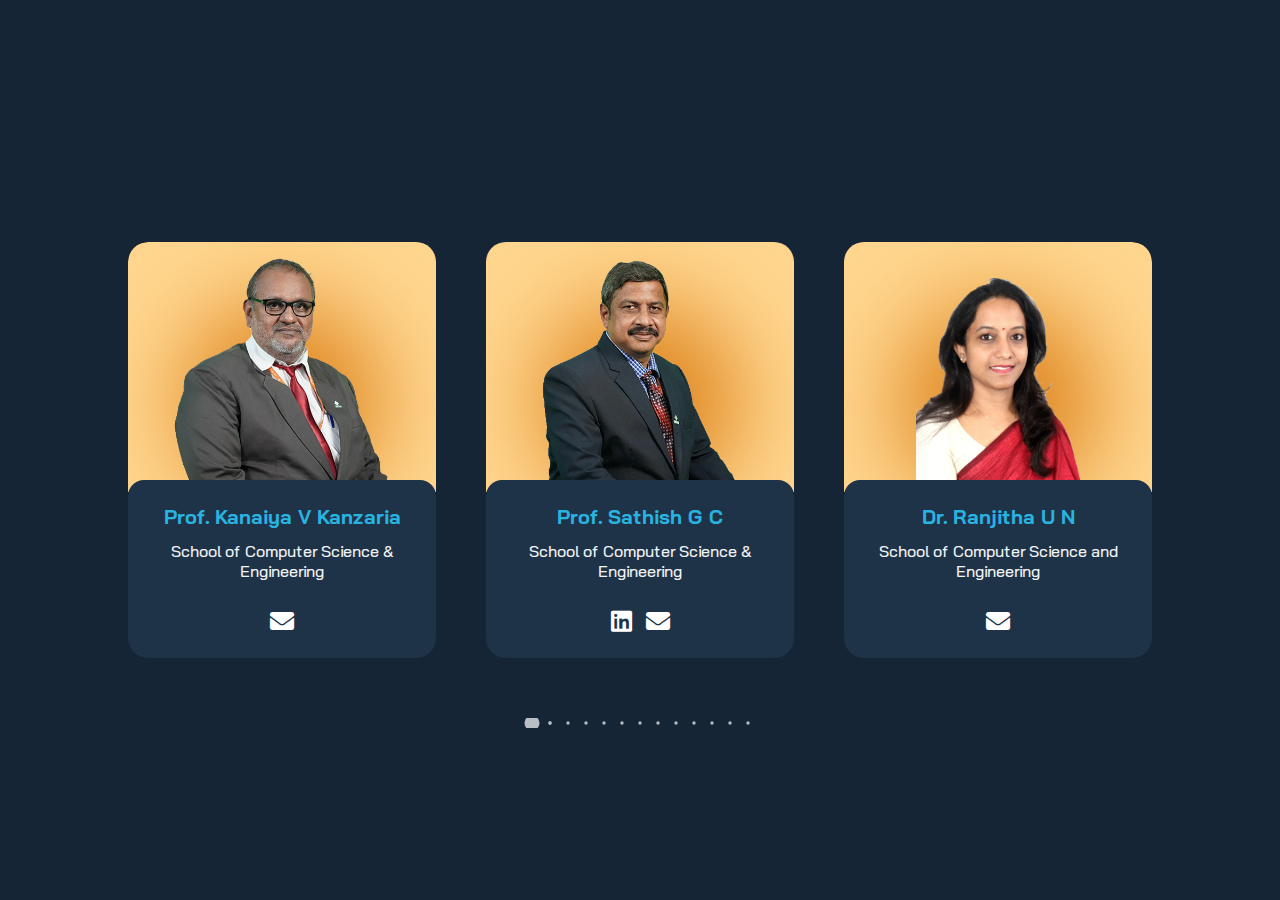
==== team.html @ 05ac4c94 "first commit" ====
<!DOCTYPE html>
<html lang="en">

<head>
   <meta charset="UTF-8">
   <meta name="viewport" content="width=device-width, initial-scale=1.0">
   <link rel="stylesheet" href="https://cdnjs.cloudflare.com/ajax/libs/font-awesome/5.15.3/css/all.min.css">

   <!--=============== REMIXICONS ===============-->
   <link rel="stylesheet" href="https://cdnjs.cloudflare.com/ajax/libs/remixicon/3.5.0/remixicon.css" crossorigin="">

   <!--=============== SWIPER CSS ===============-->
   <link rel="stylesheet" href="assets2/css/swiper-bundle.min.css">

   <!--=============== CSS ===============-->
   <link rel="stylesheet" href="assets2/css/styles.css">

   <title>Responsive card slider - Bedimcode</title>
</head>

<body>

   <section class="container">
      <div class="card__container swiper">
         <div class="card__content">
            <div class="swiper">
               <div class="swiper-wrapper">

                  
                  <!-- ---------------------------------Professor 3--------------------------- -->
                  <article class="card__article swiper-slide">
                     <div class="card__image">
                        <img src="team/Satish Sir.png"
                           style="overflow: hidden; width: 100%;max-height: 250px; margin-top:-8%;object-fit: contain;"
                           alt="image" class="card__img">
                        <div class="card__shadow"></div>
                     </div>

                     <div class="card__data">
                        <h3 class="card__name">Prof. Sathish G C</h3>
                        <p class="card__description">
                           School of Computer Science & Engineering
                        </p>
                        <a href="https://www.linkedin.com/in/gubbi-c-sathish-680023143/" target="_blank">
                           <i class="fab fa-linkedin" style="font-size: 24px; margin-right: 10px;color:#fff"></i>
                        </a>
                        <a href="mailto:sathish.gc@reva.edu.in">
                           <i class="fas fa-envelope" style="font-size: 24px;color:#fff"></i>
                        </a>
                        <!-- <a href="#" class="card__button">View More</a> -->
                     </div>
                  </article>


                  <!-- ---------------------------------Professor 2--------------------------- -->
                  <article class="card__article swiper-slide">
                     <div class="card__image">
                        <img src="team/Ranjita Mam.png"
                           style="overflow: hidden; width: 100%;max-height: 250px; margin-top:-8%;object-fit: contain;"
                           alt="image" class="card__img">
                        <div class="card__shadow"></div>
                     </div>

                     <div class="card__data">
                        <h3 class="card__name">Dr. Ranjitha U N</h3>
                        <p class="card__description">
                          School of Computer Science and Engineering
                        </p>

                        <a href="mailto:ranjitha.un@reva.edu.in">
                           <i class="fas fa-envelope" style="font-size: 24px;color:#fff"></i>
                        </a>
                        <!-- <a href="#" class="card__button">View More</a> -->
                     </div>
                  </article>

                  

                  <!-- ---------------------------------Churanta Mondal--------------------------- -->
                  <article class="card__article swiper-slide">
                     <div class="card__image">
                        <img src="team/Churanta.jpg"
                           style="overflow: hidden; width: 100%; max-height: 250px; margin-top:-8%;object-fit: cover;"
                           alt="image" class="card__img">
                        <div class="card__shadow"></div>
                     </div>

                     <div class="card__data">
                        <h3 class="card__name">Churanta Mondal</h3>
                        <p class="card__description">
                           School of Computer Science & Engineering
                        </p>
                        <a href="http://www.linkedin.com/in/churanta" target="_blank">
                           <i class="fab fa-linkedin" style="font-size: 24px; margin-right: 10px;color:#fff"></i>
                        </a>

                        <a href="https://github.com/Churanta" target="_blank">
                           <i class="fab fa-github " style="font-size: 24px; margin-right: 10px;color:#fff"></i>
                        </a>


                        <a href="mailto:Churantamondal321@gmail.com">
                           <i class="fas fa-envelope" style="font-size: 24px;color:#fff"></i>
                        </a>
                        <!-- <a href="#" class="card__button">View More</a> -->
                     </div>
                  </article>

                  <!-- ----------------- Chandana CS----------------------- -->

                  <article class="card__article swiper-slide">
                     <div class="card__image">
                        <img src="team/chandana.jpeg"
                           style="overflow: hidden; width: 100%; max-height: 250px;height:250px; margin-top:-8%;object-fit: cover;"
                           alt="image" class="card__img">
                        <div class="card__shadow"></div>
                     </div>

                     <div class="card__data">
                        <h3 class="card__name">Chandana CS</h3>
                        <p class="card__description">
                           School of Computer Science & Engineering
                        </p>
                        <a href="https://www.linkedin.com/in/chandana-cs-49a204225" target="_blank">
                           <i class="fab fa-linkedin" style="font-size: 24px; margin-right: 10px;color:#fff"></i>
                        </a>

                        <a href="https://github.com/Chandana-cs" target="_blank">
                           <i class="fab fa-github " style="font-size: 24px; margin-right: 10px;color:#fff"></i>
                        </a>


                        <a href="mailto:2008239@reva.edu.in">
                           <i class="fas fa-envelope" style="font-size: 24px;color:#fff"></i>
                        </a>
                     </div>
                  </article>

                  <!-- -------------------------Siddharth Sangavi------------------- -->

                  <article class="card__article swiper-slide">
                     <div class="card__image">
                        <img src="team/Siddharth.png"
                           style="overflow: hidden; width: 100%; max-height: 250px; margin-top:-8%;object-fit: cover;"
                           alt="image" class="card__img">
                        <div class="card__shadow"></div>
                     </div>

                     <div class="card__data">
                        <h3 class="card__name">Siddharth Sangavi</h3>
                        <p class="card__description">
                           School of Computer Science & Engineering
                        </p>
                        <a href="https://www.linkedin.com/in/siddarth-sangavi-526232204" target="_blank">
                           <i class="fab fa-linkedin" style="font-size: 24px; margin-right: 10px;color:#fff"></i>
                        </a>

                        <a href="https://github.com/siddarthsangavi" target="_blank">
                           <i class="fab fa-github " style="font-size: 24px; margin-right: 10px;color:#fff"></i>
                        </a>


                        <a href="mailto:siddarthsangavi28@gmail.com">
                           <i class="fas fa-envelope" style="font-size: 24px;color:#fff"></i>
                        </a>
                        <!-- <a href="#" class="card__button">View More</a> -->
                     </div>
                  </article>
                  

                  
                  

                  

                  <!-- --------------------- Pradyumna--------------------------- -->


                  <article class="card__article swiper-slide">
                     <div class="card__image">
                        <img src="team/Praduman.jpg"
                           style="overflow: hidden; width: 100%; max-height: 250px; margin-top:-8%;object-fit: cover;"
                           alt="image" class="card__img">
                        <div class="card__shadow"></div>
                     </div>

                     <div class="card__data">
                        <h3 class="card__name">Pradyumna A Javalagi</h3>
                        <p class="card__description">
                           School of Computer Science & Engineering (IOT)
                        </p>
                        <a href="https://www.linkedin.com/in/pradyumna-javalagi-205599251" target="_blank">
                           <i class="fab fa-linkedin" style="font-size: 24px; margin-right: 10px;color:#fff"></i>
                        </a>

                        <a href="https://github.com/pradyumnajavalagi" target="_blank">
                           <i class="fab fa-github " style="font-size: 24px; margin-right: 10px;color:#fff"></i>
                        </a>


                        <a href="mailto:ajpradyumna@gmail.com">
                           <i class="fas fa-envelope" style="font-size: 24px;color:#fff"></i>
                        </a>
                        <!-- <a href="#" class="card__button">View More</a> -->
                     </div>
                  </article>


                  <!-- --------------------------------Fida Hussain----------------------- -->

                  <article class="card__article swiper-slide">
                     <div class="card__image">
                        <img src="team/fida.jpg"
                           style="overflow: hidden; width: 100%; max-height: 250px; margin-top:-8%;object-fit: cover;"
                           alt="image" class="card__img">
                        <div class="card__shadow"></div>
                     </div>

                     <div class="card__data">
                        <h3 class="card__name">Fida Hussain </h3>
                        <p class="card__description">
                           School of Computer Science & Engineering (AI & DS)
                        </p>
                        <a href="https://www.linkedin.com/in/fida-hussain-586248261/" target="_blank">
                           <i class="fab fa-linkedin" style="font-size: 24px; margin-right: 10px;color:#fff"></i>
                        </a>

                        <a href="https://github.com/fidaspsp" target="_blank">
                           <i class="fab fa-github " style="font-size: 24px; margin-right: 10px;color:#fff"></i>
                        </a>


                        <a href="mailto:fidahussainsp123@gmail.com">
                           <i class="fas fa-envelope" style="font-size: 24px;color:#fff"></i>
                        </a>
                        <!-- <a href="#" class="card__button">View More</a> -->
                     </div>
                  </article>

                  <!-- --------------------Tejas M-------------------------- -->


                  <article class="card__article swiper-slide">
                     <div class="card__image">
                        <img src="team/Thejas.jpg"
                           style="overflow: hidden; width: 100%; max-height: 250px; margin-top:-8%;object-fit: cover;"
                           alt="image" class="card__img">
                        <div class="card__shadow"></div>
                     </div>

                     <div class="card__data">
                        <h3 class="card__name">Thejas M</h3>
                        <p class="card__description">
                           School of Computer Science & Engineering(IOT)
                        </p>
                        <a href="https://www.linkedin.com/in/thejas-m-19366625a" target="_blank">
                           <i class="fab fa-linkedin" style="font-size: 24px; margin-right: 10px;color:#fff"></i>
                        </a>

                        <a href="https://github.com/hunter-1103" target="_blank">
                           <i class="fab fa-github " style="font-size: 24px; margin-right: 10px;color:#fff"></i>
                        </a>


                        <a href="mailto:thejas0123@gmail.com">
                           <i class="fas fa-envelope" style="font-size: 24px;color:#fff"></i>
                        </a>
                        <!-- <a href="#" class="card__button">View More</a> -->
                     </div>
                  </article>

                  <!-- -------------------------------Harini------------------------- -->

                  <article class="card__article swiper-slide">
                     <div class="card__image">
                        <img src="team/Harini.jpg"
                           style="overflow: hidden; width: 100%; max-height: 250px; margin-top:-8%;object-fit: cover;"
                           alt="image" class="card__img">
                        <div class="card__shadow"></div>
                     </div>

                     <div class="card__data">
                        <h3 class="card__name">Harini N Kulkarni</h3>
                        <p class="card__description">
                           School of Computer Science & Information Technology
                        </p>
                        <a href="https://www.linkedin.com/in/harini-kulkarni-34032b248" target="_blank">
                           <i class="fab fa-linkedin" style="font-size: 24px; margin-right: 10px;color:#fff"></i>
                        </a>

                        <a href="https://github.com/Harini2301" target="_blank">
                           <i class="fab fa-github " style="font-size: 24px; margin-right: 10px;color:#fff"></i>
                        </a>


                        <a href="mailto:harinibtskulkarni@gmail.com">
                           <i class="fas fa-envelope" style="font-size: 24px;color:#fff"></i>
                        </a>
                        <!-- <a href="#" class="card__button">View More</a> -->
                     </div>
                  </article>

                  <!-- -------------------------------Archana------------------------- -->

                  <article class="card__article swiper-slide">
                     <div class="card__image">
                        <img src="team/archana.jpg"
                           style="overflow: hidden; width: 100%; max-height: 250px; margin-top:-8%;object-fit: cover;"
                           alt="image" class="card__img">
                        <div class="card__shadow"></div>
                     </div>

                     <div class="card__data">
                        <h3 class="card__name">Archana A L</h3>
                        <p class="card__description">
                           School of Computer Science & Information Technology
                        </p>
                        <a href="https://www.linkedin.com/in/archana-archu-782473265" target="_blank">
                           <i class="fab fa-linkedin" style="font-size: 24px; margin-right: 10px;color:#fff"></i>
                        </a>

                        <a href="https://github.com/ARCHANAal973" target="_blank">
                           <i class="fab fa-github " style="font-size: 24px; margin-right: 10px;color:#fff"></i>
                        </a>


                        <a href="mailto:archanaarchu64468@gmail.com">
                           <i class="fas fa-envelope" style="font-size: 24px;color:#fff"></i>
                        </a>
                        <!-- <a href="#" class="card__button">View More</a> -->
                     </div>
                  </article>

                  


                  <!-- -------------------------Harshitha------------------- -->

                  <article class="card__article swiper-slide">
                     <div class="card__image">
                        <img src="team/harshita.jpg"
                           style="overflow: hidden; width: 100%; max-height: 250px; margin-top:-8%;object-fit: cover;"
                           alt="image" class="card__img">
                        <div class="card__shadow"></div>
                     </div>

                     <div class="card__data">
                        <h3 class="card__name">V Shree Harshitha </h3>
                        <p class="card__description">
                           School of Computer Science & Engineering
                        </p>
                        <a href="https://www.linkedin.com/in/harshitha-v-920b4925a" target="_blank">
                           <i class="fab fa-linkedin" style="font-size: 24px; margin-right: 10px;color:#fff"></i>
                        </a>

                        <a href="https://github.com/vsh9" target="_blank">
                           <i class="fab fa-github " style="font-size: 24px; margin-right: 10px;color:#fff"></i>
                        </a>


                        <a href="mailto:vsh9945@gmail.com">
                           <i class="fas fa-envelope" style="font-size: 24px;color:#fff"></i>
                        </a>
                        <!-- <a href="#" class="card__button">View More</a> -->
                     </div>
                  </article>


                  <!-- -------------------------Bharathan M------------------- -->

                  <article class="card__article swiper-slide">
                     <div class="card__image">
                        <img src="team/Bharatham.jpeg"
                           style="overflow: hidden; width: 100%; max-height: 250px; margin-top:-8%;object-fit: cover;"
                           alt="image" class="card__img">
                        <div class="card__shadow"></div>
                     </div>

                     <div class="card__data">
                        <h3 class="card__name">Bharathan M</h3>
                        <p class="card__description">
                           School of Computer Science & Engineering (AI & DS)
                        </p>
                        <a href="https://www.linkedin.com/in/bharathan-murugesh-774124249" target="_blank">
                           <i class="fab fa-linkedin" style="font-size: 24px; margin-right: 10px;color:#fff"></i>
                        </a>

                        <a href="https://github.com/bharathan06" target="_blank">
                           <i class="fab fa-github " style="font-size: 24px; margin-right: 10px;color:#fff"></i>
                        </a>


                        <a href="mailto:vsh9945@gmail.com">
                           <i class="fas fa-envelope" style="font-size: 24px;color:#fff"></i>
                        </a>
                        <!-- <a href="#" class="card__button">View More</a> -->
                     </div>
                  </article>

                  

                  
                  <!-- ---------------------------------Professor 1--------------------------- -->
                  <article class="card__article swiper-slide">
                     <div class="card__image">
                        <img src="team/prof kanaiya.png"
                           style="overflow: hidden; width: 100%;max-height: 250px; margin-top:-8%;object-fit: contain;"
                           alt="image" class="card__img">
                        <div class="card__shadow"></div>
                     </div>

                     <div class="card__data">
                        <h3 class="card__name">Prof. Kanaiya V Kanzaria</h3>
                        <p class="card__description">
                           School of Computer Science & Engineering
                        </p>
                        <a href="mailto:kanaiya.vk@reva.edu.in">
                           <i class="fas fa-envelope" style="font-size: 24px;color:#fff"></i>
                        </a>
                        <!-- <a href="#" class="card__button">View More</a> -->
                     </div>
                  </article>





                  

               </div>
            </div>
         </div>

         <!-- Navigation buttons -->
         <div class="swiper-button-next">
            <i class="ri-arrow-right-s-line"></i>
         </div>

         <div class="swiper-button-prev">
            <i class="ri-arrow-left-s-line"></i>
         </div>

         <!-- Pagination -->
         <div class="swiper-pagination"></div>
      </div>
   </section>

   <!--=============== SWIPER JS ===============-->
   <script src="assets2/js/swiper-bundle.min.js"></script>

   <!--=============== MAIN JS ===============-->
   <script src="assets2/js/main.js"></script>
   <script>
      document.addEventListener('DOMContentLoaded', function () {
         var swiper = new Swiper('.swiper', {
            slidesPerView: 1,
            spaceBetween: 50,
            loop: true,
            autoplay: {
               delay: 4000,
            },
            navigation: {
               nextEl: '.swiper-button-next',
               prevEl: '.swiper-button-prev',
            },
            pagination: {
               el: '.swiper-pagination',
               clickable: true,
               renderBullet: function (index, className) {
                  // Create a custom bullet for the centered dot
                  if (index === 1) {
                     return '<span class="' + className + ' active-dot"></span>';
                  } else {
                     return '<span class="' + className + '"></span>';
                  }
               },
            },
            // Responsive settings
            breakpoints: {
               768: {
                  slidesPerView: 3,
                  centeredSlides: true, // Center the active slide
               },
            },
         });
      });
   </script>




</body>

</html>
---- assets2/css/styles.css ----
/*=============== GOOGLE FONTS ===============*/
@import url("https://fonts.googleapis.com/css2?family=Bai+Jamjuree:wght@400;500;600&display=swap");

/*=============== VARIABLES CSS ===============*/
:root {
  /*========== Colors ==========*/
  /*Color mode HSL(hue, saturation, lightness)*/
  --first-color: hsl(38, 92%, 58%);
  --first-color-light: hsl(38, 100%, 78%);
  --first-color-alt: hsl(32, 75%, 50%);
  --second-color: hsl(195, 75%, 52%);
  --dark-color: hsl(212, 40%, 12%);
  --white-color: hsl(212, 4%, 95%);
  --body-color: hsl(212, 42%, 15%);
  --container-color: hsl(212, 42%, 20%);

  /*========== Font and typography ==========*/
  /*.5rem = 8px | 1rem = 16px ...*/
  --body-font: "Bai Jamjuree", sans-serif;
  --h2-font-size: 1.25rem;
  --normal-font-size: 1rem;
}

/*=============== BASE ===============*/
* {
  box-sizing: border-box;
  padding: 0;
  margin: 0;
}

body {
  font-family: var(--body-font);
  font-size: var(--normal-font-size);
  background-color: var(--body-color);
  color: var(--white-color);
}

a {
  text-decoration: none;
}

img {
  display: block;
  max-width: 100%;
  height: auto;
}

/*=============== CARD ===============*/
.container {
  display: flex;
  justify-content: center;
  align-items: center;
  height: 100vh;
}

.card__container {
  padding-block: 5rem;
}

.card__content {
  margin-inline: 1.75rem;
  border-radius: 1.25rem;
  overflow: hidden;
}

.card__article {
  width: 300px;
  /* Remove after adding swiper js */
  border-radius: 1.25rem;
  overflow: hidden;
}

.card__image {
  position: relative;
  background-color: var(--first-color-light);
  padding-top: 1.5rem;
  margin-bottom: -.75rem;
}

.card__data {
  background-color: var(--container-color);
  padding: 1.5rem 2rem;
  border-radius: 1rem;
  text-align: center;
  position: relative;
  z-index: 10;
}

.card__img {
  width: 180px;
  margin: 0 auto;
  position: relative;
  z-index: 5;
}

.card__shadow {
  width: 200px;
  height: 200px;
  background-color: var(--first-color-alt);
  border-radius: 50%;
  position: absolute;
  top: 3.75rem;
  left: 0;
  right: 0;
  margin-inline: auto;
  filter: blur(45px);
}

.card__name {
  font-size: var(--h2-font-size);
  color: var(--second-color);
  margin-bottom: .75rem;
}

.card__description {
  font-weight: 500;
  margin-bottom: 1.75rem;
}

.card__button {
  display: inline-block;
  background-color: var(--first-color);
  padding: .75rem 1.5rem;
  border-radius: .25rem;
  color: var(--dark-color);
  font-weight: 600;
}

/* Swiper class */
.swiper-button-prev:after,
.swiper-button-next:after {
  content: "";
}

.swiper-button-prev,
.swiper-button-next {
  width: initial;
  height: initial;
  font-size: 3rem;
  color: var(--second-color);
  display: none;
}

.swiper-button-prev {
  left: 0;
}

.swiper-button-next {
  right: 0;
}

.swiper-pagination-bullet {
  background-color: hsl(212, 32%, 40%);
  opacity: 1;
}

.swiper-pagination-bullet-active {
  background-color: var(--second-color);
}

/*=============== BREAKPOINTS ===============*/
/* For small devices */
@media screen and (max-width: 320px) {
  .card__data {
    padding: 1rem;
  }
}

/* For medium devices */
@media screen and (min-width: 768px) {
  .card__content {
    margin-inline: 3rem;
  }

  .swiper-button-next,
  .swiper-button-prev {
    display: block;
  }
}

/* For large devices */
@media screen and (min-width: 1120px) {
  .card__container {
    max-width: 1120px;
  }

  .swiper-button-prev {
    left: -1rem;
  }

  .swiper-button-next {
    right: -1rem;
  }
}



/* Style the active pagination dot */
.swiper-pagination .swiper-pagination-bullet-active {
  width: 20px;
  height: 20px;
  background-color: #007bff;
  /* Change to your desired dot color */
  border-radius: 50%;
  opacity: 1;
  cursor: pointer;
  transform: scale(1.5);
  /* Increase the size of the active dot */
  transition: background-color 0.3s, transform 0.3s;
}



/* Style the active pagination dot */
.swiper-pagination .swiper-pagination-bullet-active {
  width: 20px;
  /* Width of the active dot */
  height: 20px;
  /* Height of the active dot */
  background-color: #007bff;
  /* Active dot color */
  border-radius: 50%;
  opacity: 1;
  cursor: pointer;
  transition: background-color 0.3s, transform 0.3s;
}

/* Style the inactive pagination dots */
.swiper-pagination .swiper-pagination-bullet {
  width: 10px;
  /* Width of the inactive dots */
  height: 10px;
  /* Height of the inactive dots */
  background-color: #fff;
  /* Inactive dot color */
  border-radius: 50%;
  opacity: 0.7;
  cursor: pointer;
  transition: background-color 0.3s;
}

/* Increase the size of the pagination dots */
.swiper-pagination .swiper-pagination-bullet-active,
.swiper-pagination .swiper-pagination-bullet {
  font-size: 0;
  /* Hide the default pagination dot text */
  transition: background-color 0.3s, opacity 0.3s;
}


/* Style the centered active dot */
.active-dot {
  width: 20px;
  /* Width of the centered active dot */
  height: 20px;
  /* Height of the centered active dot */
  background-color: #007bff;
  /* Active dot color */
  border-radius: 50%;
  opacity: 1;
  position: relative;
  transform: scale(1.5);
  transition: transform 0.3s;
}

/* Style the centered active dot inner circle */
.active-dot::before {
  content: '';
  width: 10px;
  /* Width of the inner circle */
  height: 10px;
  /* Height of the inner circle */
  background-color: #fff;
  /* Inner circle color */
  border-radius: 50%;
  opacity: 1;
  position: absolute;
  top: 50%;
  left: 50%;
  transform: translate(-50%, -50%);
}
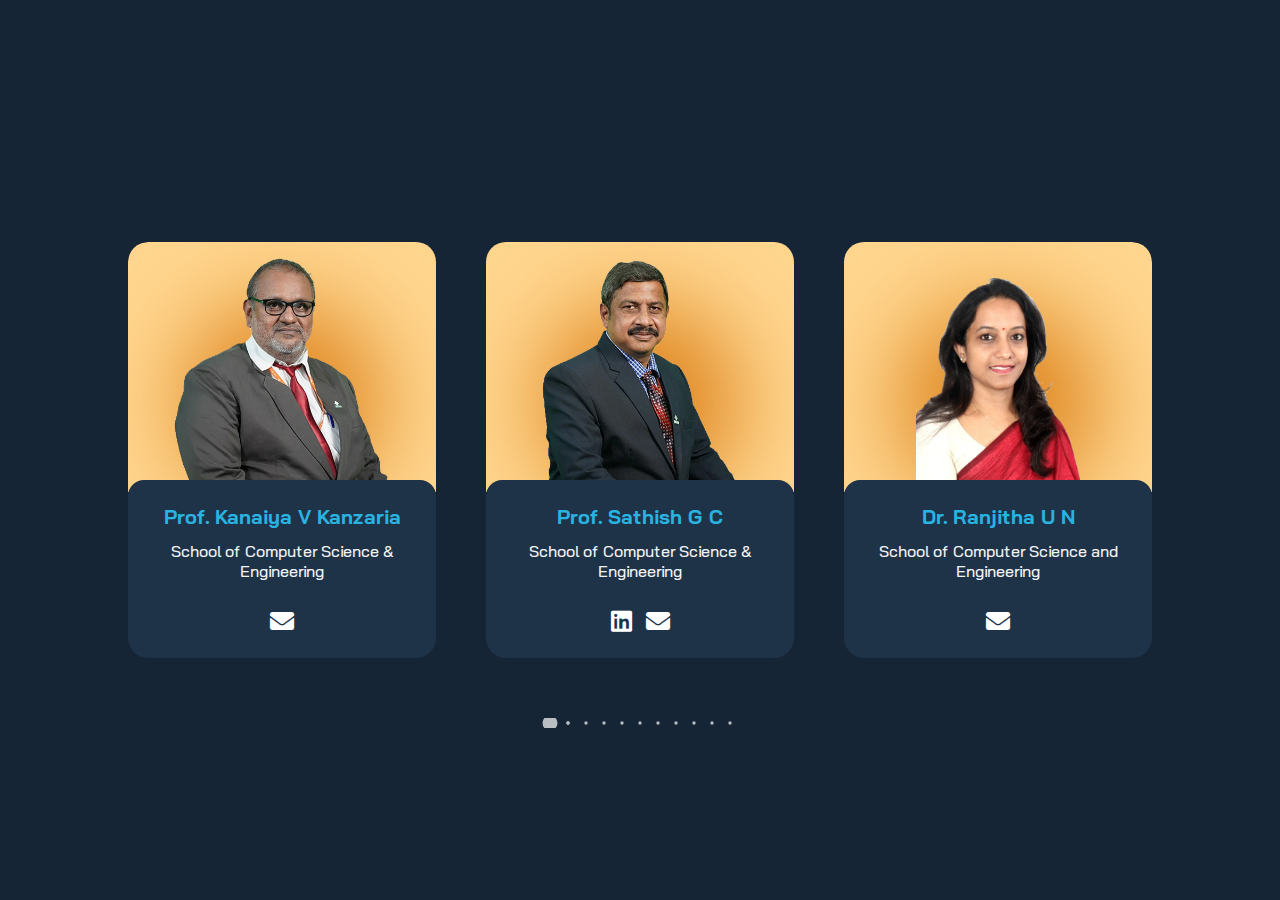
==== commit 718d7832: "Update team.html" ====
--- a/team.html
+++ b/team.html
@@ -26,7 +26,7 @@
             <div class="swiper">
                <div class="swiper-wrapper">
 
-                  
+
                   <!-- ---------------------------------Professor 3--------------------------- -->
                   <article class="card__article swiper-slide">
                      <div class="card__image">
@@ -64,7 +64,7 @@
                      <div class="card__data">
                         <h3 class="card__name">Dr. Ranjitha U N</h3>
                         <p class="card__description">
-                          School of Computer Science and Engineering
+                           School of Computer Science and Engineering
                         </p>
 
                         <a href="mailto:ranjitha.un@reva.edu.in">
@@ -74,7 +74,7 @@
                      </div>
                   </article>
 
-                  
+
 
                   <!-- ---------------------------------Churanta Mondal--------------------------- -->
                   <article class="card__article swiper-slide">
@@ -140,7 +140,7 @@
 
                   <article class="card__article swiper-slide">
                      <div class="card__image">
-                        <img src="team/Siddharth.png"
+                        <img src="team\siddarth.png"
                            style="overflow: hidden; width: 100%; max-height: 250px; margin-top:-8%;object-fit: cover;"
                            alt="image" class="card__img">
                         <div class="card__shadow"></div>
@@ -166,12 +166,12 @@
                         <!-- <a href="#" class="card__button">View More</a> -->
                      </div>
                   </article>
-                  
-
-                  
-                  
-
-                  
+
+
+
+
+
+
 
                   <!-- --------------------- Pradyumna--------------------------- -->
 
@@ -242,8 +242,8 @@
 
                   <article class="card__article swiper-slide">
                      <div class="card__image">
-                        <img src="team/Thejas.jpg"
-                           style="overflow: hidden; width: 100%; max-height: 250px; margin-top:-8%;object-fit: cover;"
+                        <img src="team/Tejas.jpg"
+                           style="overflow: hidden; width: 100%; max-height: 250px; margin-top:-10%;object-fit: cover;"
                            alt="image" class="card__img">
                         <div class="card__shadow"></div>
                      </div>
@@ -269,137 +269,73 @@
                      </div>
                   </article>
 
-                  <!-- -------------------------------Harini------------------------- -->
-
-                  <article class="card__article swiper-slide">
-                     <div class="card__image">
-                        <img src="team/Harini.jpg"
-                           style="overflow: hidden; width: 100%; max-height: 250px; margin-top:-8%;object-fit: cover;"
-                           alt="image" class="card__img">
-                        <div class="card__shadow"></div>
-                     </div>
-
-                     <div class="card__data">
-                        <h3 class="card__name">Harini N Kulkarni</h3>
-                        <p class="card__description">
-                           School of Computer Science & Information Technology
-                        </p>
-                        <a href="https://www.linkedin.com/in/harini-kulkarni-34032b248" target="_blank">
-                           <i class="fab fa-linkedin" style="font-size: 24px; margin-right: 10px;color:#fff"></i>
-                        </a>
-
-                        <a href="https://github.com/Harini2301" target="_blank">
-                           <i class="fab fa-github " style="font-size: 24px; margin-right: 10px;color:#fff"></i>
-                        </a>
-
-
-                        <a href="mailto:harinibtskulkarni@gmail.com">
-                           <i class="fas fa-envelope" style="font-size: 24px;color:#fff"></i>
-                        </a>
-                        <!-- <a href="#" class="card__button">View More</a> -->
-                     </div>
-                  </article>
-
-                  <!-- -------------------------------Archana------------------------- -->
-
-                  <article class="card__article swiper-slide">
-                     <div class="card__image">
-                        <img src="team/archana.jpg"
-                           style="overflow: hidden; width: 100%; max-height: 250px; margin-top:-8%;object-fit: cover;"
-                           alt="image" class="card__img">
-                        <div class="card__shadow"></div>
-                     </div>
-
-                     <div class="card__data">
-                        <h3 class="card__name">Archana A L</h3>
-                        <p class="card__description">
-                           School of Computer Science & Information Technology
-                        </p>
-                        <a href="https://www.linkedin.com/in/archana-archu-782473265" target="_blank">
-                           <i class="fab fa-linkedin" style="font-size: 24px; margin-right: 10px;color:#fff"></i>
-                        </a>
-
-                        <a href="https://github.com/ARCHANAal973" target="_blank">
-                           <i class="fab fa-github " style="font-size: 24px; margin-right: 10px;color:#fff"></i>
-                        </a>
-
-
-                        <a href="mailto:archanaarchu64468@gmail.com">
-                           <i class="fas fa-envelope" style="font-size: 24px;color:#fff"></i>
-                        </a>
-                        <!-- <a href="#" class="card__button">View More</a> -->
-                     </div>
-                  </article>
-
-                  
-
-
-                  <!-- -------------------------Harshitha------------------- -->
-
-                  <article class="card__article swiper-slide">
-                     <div class="card__image">
-                        <img src="team/harshita.jpg"
-                           style="overflow: hidden; width: 100%; max-height: 250px; margin-top:-8%;object-fit: cover;"
-                           alt="image" class="card__img">
-                        <div class="card__shadow"></div>
-                     </div>
-
-                     <div class="card__data">
-                        <h3 class="card__name">V Shree Harshitha </h3>
-                        <p class="card__description">
-                           School of Computer Science & Engineering
-                        </p>
-                        <a href="https://www.linkedin.com/in/harshitha-v-920b4925a" target="_blank">
-                           <i class="fab fa-linkedin" style="font-size: 24px; margin-right: 10px;color:#fff"></i>
-                        </a>
-
-                        <a href="https://github.com/vsh9" target="_blank">
-                           <i class="fab fa-github " style="font-size: 24px; margin-right: 10px;color:#fff"></i>
-                        </a>
-
-
-                        <a href="mailto:vsh9945@gmail.com">
-                           <i class="fas fa-envelope" style="font-size: 24px;color:#fff"></i>
-                        </a>
-                        <!-- <a href="#" class="card__button">View More</a> -->
-                     </div>
-                  </article>
-
-
-                  <!-- -------------------------Bharathan M------------------- -->
-
-                  <article class="card__article swiper-slide">
-                     <div class="card__image">
-                        <img src="team/Bharatham.jpeg"
-                           style="overflow: hidden; width: 100%; max-height: 250px; margin-top:-8%;object-fit: cover;"
-                           alt="image" class="card__img">
-                        <div class="card__shadow"></div>
-                     </div>
-
-                     <div class="card__data">
-                        <h3 class="card__name">Bharathan M</h3>
-                        <p class="card__description">
-                           School of Computer Science & Engineering (AI & DS)
-                        </p>
-                        <a href="https://www.linkedin.com/in/bharathan-murugesh-774124249" target="_blank">
-                           <i class="fab fa-linkedin" style="font-size: 24px; margin-right: 10px;color:#fff"></i>
-                        </a>
-
-                        <a href="https://github.com/bharathan06" target="_blank">
-                           <i class="fab fa-github " style="font-size: 24px; margin-right: 10px;color:#fff"></i>
-                        </a>
-
-
-                        <a href="mailto:vsh9945@gmail.com">
-                           <i class="fas fa-envelope" style="font-size: 24px;color:#fff"></i>
-                        </a>
-                        <!-- <a href="#" class="card__button">View More</a> -->
-                     </div>
-                  </article>
-
-                  
-
-                  
+                  <!-- -------------------------------gowtham------------------------- -->
+
+                  <article class="card__article swiper-slide">
+                     <div class="card__image">
+                        <img src="img/gowtham.jpg"
+                           style="overflow: hidden; width: 100%; max-height: 250px; margin-top:-8%;object-fit: cover;"
+                           alt="image" class="card__img">
+                        <div class="card__shadow"></div>
+                     </div>
+
+                     <div class="card__data">
+                        <h3 class="card__name">Gowtham</h3>
+                        <p class="card__description">
+                           School of Computer Science & Engineering (IOT)
+                        </p>
+                        <a href="https://www.linkedin.com/in/gowtham-b-s-645623265?utm_source=share&utm_campaign=share_via&utm_content=profile&utm_medium=android_app" target="_blank">
+                           <i class="fab fa-linkedin" style="font-size: 24px; margin-right: 10px;color:#fff"></i>
+                        </a>
+
+                        <a href="https://github.com/Gowthamnitro5" target="_blank">
+                           <i class="fab fa-github " style="font-size: 24px; margin-right: 10px;color:#fff"></i>
+                        </a>
+
+
+                        <a href="mailto:sgowtham2323@gmail.com">
+                           <i class="fas fa-envelope" style="font-size: 24px;color:#fff"></i>
+                        </a>
+                        <!-- <a href="#" class="card__button">View More</a> -->
+                     </div>
+                  </article>
+
+                  <!-- -------------------------------vignesh------------------------- -->
+
+                  <article class="card__article swiper-slide">
+                     <div class="card__image">
+                        <img src="img/vignesh.jpg"
+                           style="overflow: hidden; width: 100%; max-height: 250px; margin-top:-8%;object-fit: cover;"
+                           alt="image" class="card__img">
+                        <div class="card__shadow"></div>
+                     </div>
+
+                     <div class="card__data">
+                        <h3 class="card__name">Vignesh S</h3>
+                        <p class="card__description">
+                           School of Computer Science & Engineering (IOT)
+                        </p>
+                        <a href="https://www.linkedin.com/in/vignesh-s-9426b327a?utm_source=share&utm_campaign=share_via&utm_content=profile&utm_medium=android_app" target="_blank">
+                           <i class="fab fa-linkedin" style="font-size: 24px; margin-right: 10px;color:#fff"></i>
+                        </a>
+
+                        <a href="https://github.com/Vignesh31-sk" target="_blank">
+                           <i class="fab fa-github " style="font-size: 24px; margin-right: 10px;color:#fff"></i>
+                        </a>
+
+
+                        <a href="mailto:vignesh31.sk@gmail.com">
+                           <i class="fas fa-envelope" style="font-size: 24px;color:#fff"></i>
+                        </a>
+                        <!-- <a href="#" class="card__button">View More</a> -->
+                     </div>
+                  </article>
+
+
+
+
+
+
                   <!-- ---------------------------------Professor 1--------------------------- -->
                   <article class="card__article swiper-slide">
                      <div class="card__image">
@@ -425,7 +361,7 @@
 
 
 
-                  
+
 
                </div>
             </div>
@@ -491,4 +427,4 @@
 
 </body>
 
-</html>+</html>
